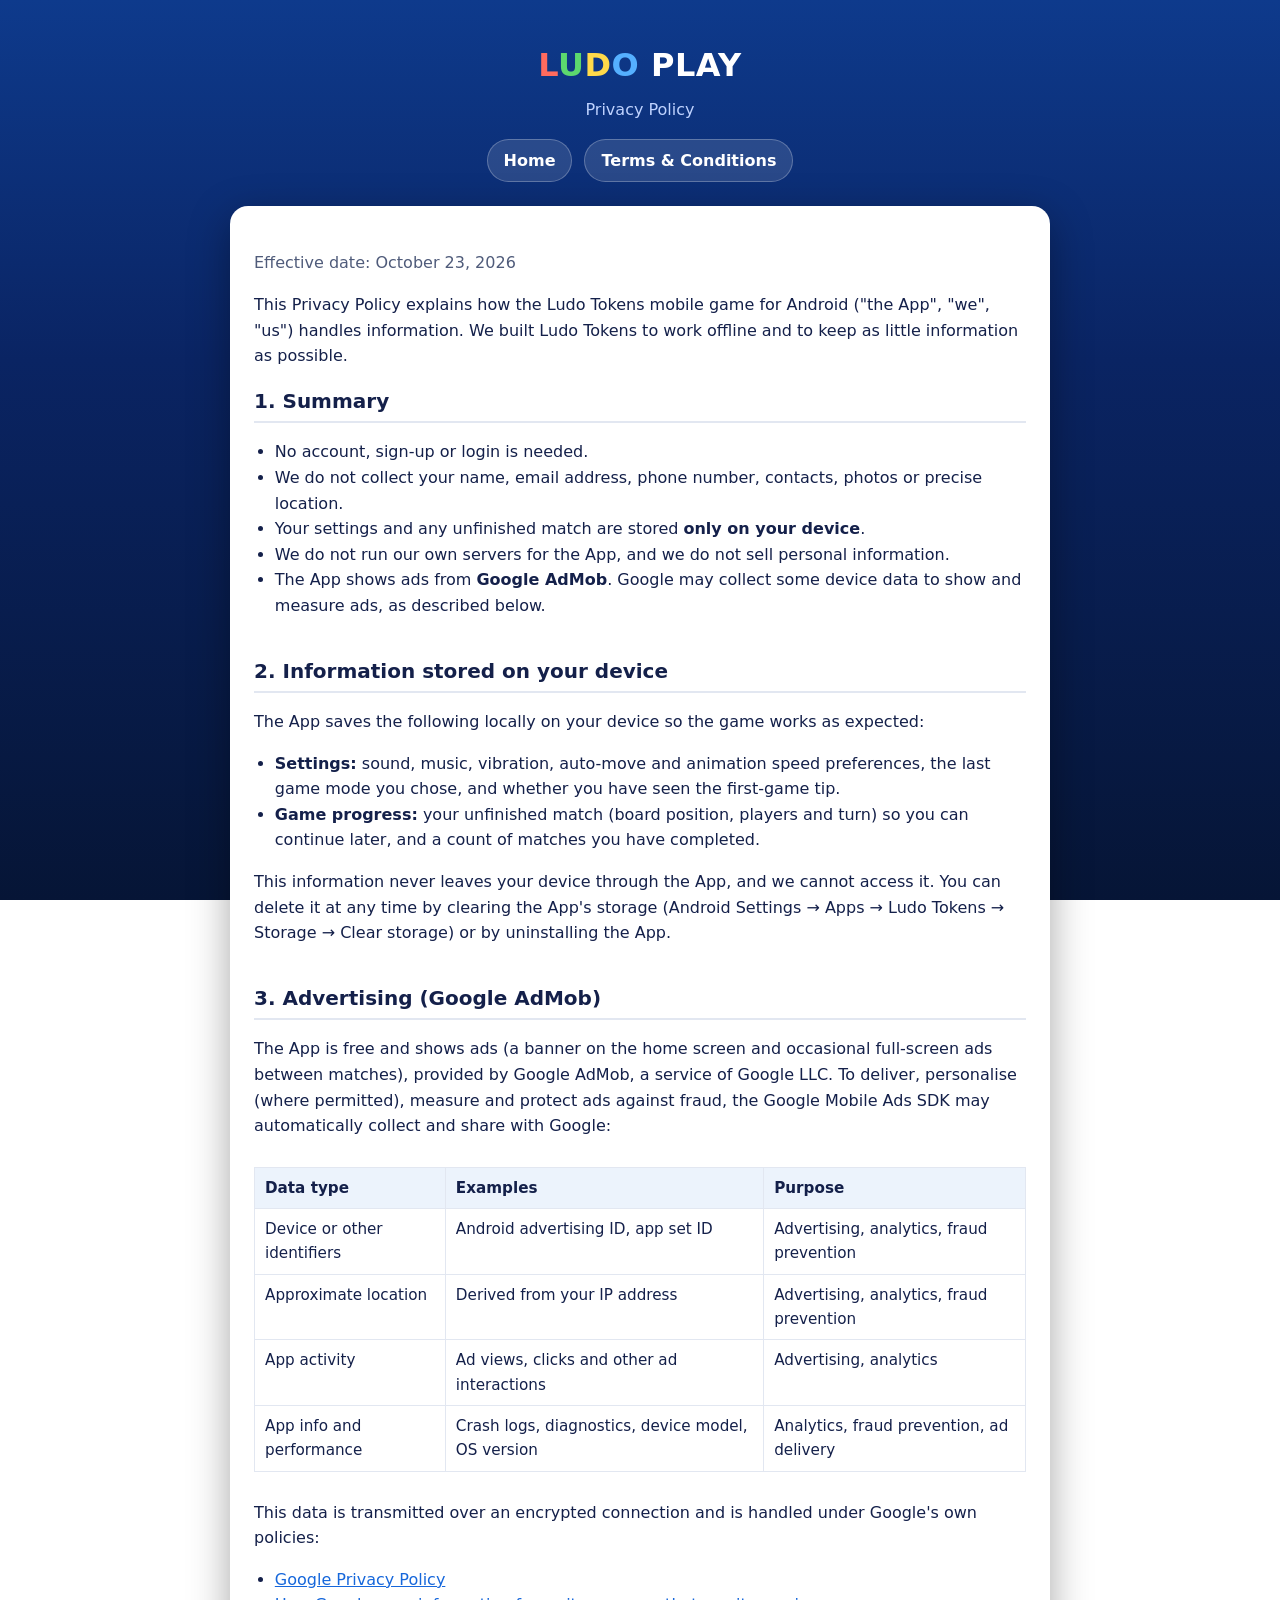
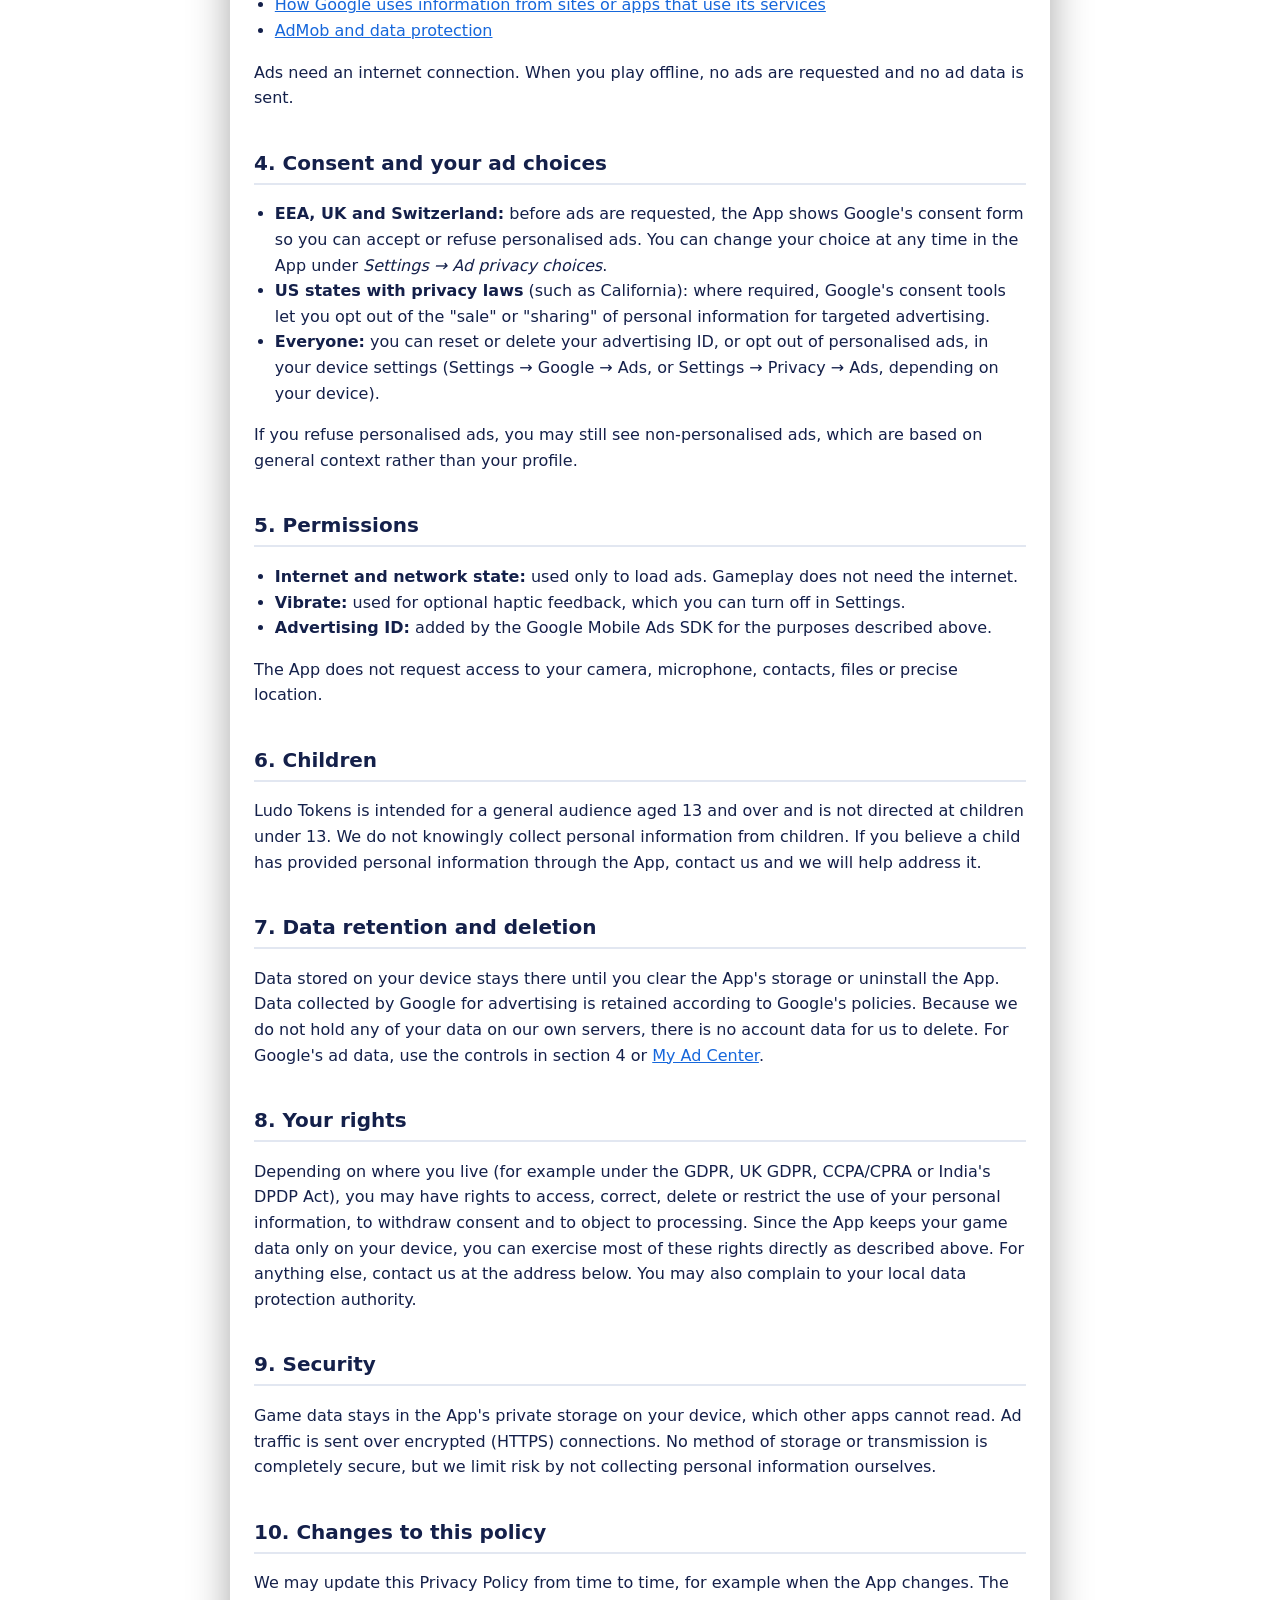
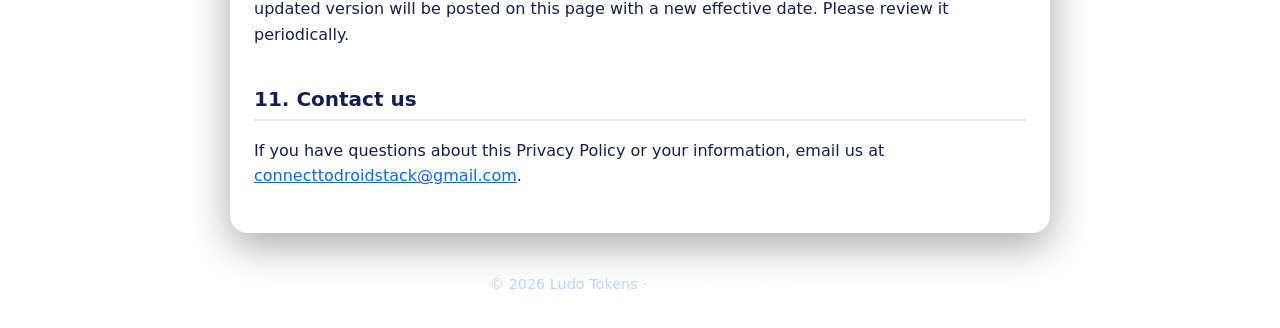
==== privacy.html @ 71f208c5 "Add files via upload" ====
<!doctype html>
<html lang="en">
<head>
  <meta charset="utf-8">
  <meta name="viewport" content="width=device-width, initial-scale=1">
  <title>Privacy Policy – Ludo Tokens</title>
  <meta name="description" content="Privacy Policy for the Ludo Tokens Android game.">
  <link rel="stylesheet" href="style.css">
</head>
<body>
  <header>
    <h1 class="logo"><span>L</span><span>U</span><span>D</span><span>O</span> PLAY</h1>
    <p>Privacy Policy</p>
    <nav class="links">
      <a href="index.html">Home</a>
      <a href="terms.html">Terms &amp; Conditions</a>
    </nav>
  </header>
  <main>
    <p class="muted">Effective date: October 23, 2026</p>

    <p>This Privacy Policy explains how the Ludo Tokens mobile game for Android ("the App", "we", "us") handles
      information. We built Ludo Tokens to work offline and to keep as little information as possible.</p>

    <h2>1. Summary</h2>
    <ul>
      <li>No account, sign-up or login is needed.</li>
      <li>We do not collect your name, email address, phone number, contacts, photos or precise location.</li>
      <li>Your settings and any unfinished match are stored <strong>only on your device</strong>.</li>
      <li>We do not run our own servers for the App, and we do not sell personal information.</li>
      <li>The App shows ads from <strong>Google AdMob</strong>. Google may collect some device data to show and measure ads, as described below.</li>
    </ul>

    <h2>2. Information stored on your device</h2>
    <p>The App saves the following locally on your device so the game works as expected:</p>
    <ul>
      <li><strong>Settings:</strong> sound, music, vibration, auto-move and animation speed preferences, the last game mode you chose, and whether you have seen the first-game tip.</li>
      <li><strong>Game progress:</strong> your unfinished match (board position, players and turn) so you can continue later, and a count of matches you have completed.</li>
    </ul>
    <p>This information never leaves your device through the App, and we cannot access it. You can delete it at any
      time by clearing the App's storage (Android Settings → Apps → Ludo Tokens → Storage → Clear storage) or by uninstalling the App.</p>

    <h2>3. Advertising (Google AdMob)</h2>
    <p>The App is free and shows ads (a banner on the home screen and occasional full-screen ads between matches),
      provided by Google AdMob, a service of Google LLC. To deliver, personalise (where permitted), measure and protect ads
      against fraud, the Google Mobile Ads SDK may automatically collect and share with Google:</p>
    <div class="table-wrap">
      <table>
        <tr><th>Data type</th><th>Examples</th><th>Purpose</th></tr>
        <tr><td>Device or other identifiers</td><td>Android advertising ID, app set ID</td><td>Advertising, analytics, fraud prevention</td></tr>
        <tr><td>Approximate location</td><td>Derived from your IP address</td><td>Advertising, analytics, fraud prevention</td></tr>
        <tr><td>App activity</td><td>Ad views, clicks and other ad interactions</td><td>Advertising, analytics</td></tr>
        <tr><td>App info and performance</td><td>Crash logs, diagnostics, device model, OS version</td><td>Analytics, fraud prevention, ad delivery</td></tr>
      </table>
    </div>
    <p>This data is transmitted over an encrypted connection and is handled under Google's own policies:</p>
    <ul>
      <li><a href="https://policies.google.com/privacy" target="_blank" rel="noopener">Google Privacy Policy</a></li>
      <li><a href="https://policies.google.com/technologies/partner-sites" target="_blank" rel="noopener">How Google uses information from sites or apps that use its services</a></li>
      <li><a href="https://support.google.com/admob/answer/6128543" target="_blank" rel="noopener">AdMob and data protection</a></li>
    </ul>
    <p>Ads need an internet connection. When you play offline, no ads are requested and no ad data is sent.</p>

    <h2>4. Consent and your ad choices</h2>
    <ul>
      <li><strong>EEA, UK and Switzerland:</strong> before ads are requested, the App shows Google's consent form so you can accept or refuse personalised ads. You can change your choice at any time in the App under <em>Settings → Ad privacy choices</em>.</li>
      <li><strong>US states with privacy laws</strong> (such as California): where required, Google's consent tools let you opt out of the "sale" or "sharing" of personal information for targeted advertising.</li>
      <li><strong>Everyone:</strong> you can reset or delete your advertising ID, or opt out of personalised ads, in your device settings (Settings → Google → Ads, or Settings → Privacy → Ads, depending on your device).</li>
    </ul>
    <p>If you refuse personalised ads, you may still see non-personalised ads, which are based on general context rather than your profile.</p>

    <h2>5. Permissions</h2>
    <ul>
      <li><strong>Internet and network state:</strong> used only to load ads. Gameplay does not need the internet.</li>
      <li><strong>Vibrate:</strong> used for optional haptic feedback, which you can turn off in Settings.</li>
      <li><strong>Advertising ID:</strong> added by the Google Mobile Ads SDK for the purposes described above.</li>
    </ul>
    <p>The App does not request access to your camera, microphone, contacts, files or precise location.</p>

    <h2>6. Children</h2>
    <p>Ludo Tokens is intended for a general audience aged 13 and over and is not directed at children under 13.
      We do not knowingly collect personal information from children. If you believe a child has provided personal
      information through the App, contact us and we will help address it.</p>

    <h2>7. Data retention and deletion</h2>
    <p>Data stored on your device stays there until you clear the App's storage or uninstall the App. Data collected by
      Google for advertising is retained according to Google's policies. Because we do not hold any of your data on our
      own servers, there is no account data for us to delete. For Google's ad data, use the controls in section 4 or
      <a href="https://myadcenter.google.com/" target="_blank" rel="noopener">My Ad Center</a>.</p>

    <h2>8. Your rights</h2>
    <p>Depending on where you live (for example under the GDPR, UK GDPR, CCPA/CPRA or India's DPDP Act), you may have
      rights to access, correct, delete or restrict the use of your personal information, to withdraw consent and to
      object to processing. Since the App keeps your game data only on your device, you can exercise most of these rights
      directly as described above. For anything else, contact us at the address below. You may also complain to your
      local data protection authority.</p>

    <h2>9. Security</h2>
    <p>Game data stays in the App's private storage on your device, which other apps cannot read. Ad traffic is sent over
      encrypted (HTTPS) connections. No method of storage or transmission is completely secure, but we limit risk by not
      collecting personal information ourselves.</p>

    <h2>10. Changes to this policy</h2>
    <p>We may update this Privacy Policy from time to time, for example when the App changes. The updated version will be
      posted on this page with a new effective date. Please review it periodically.</p>

    <h2>11. Contact us</h2>
    <p>If you have questions about this Privacy Policy or your information, email us at
      <a href="mailto:connecttodroidstack@gmail.com">connecttodroidstack@gmail.com</a>.</p>
  </main>
  <footer>© 2026 Ludo Tokens · <a href="terms.html">Terms &amp; Conditions</a></footer>
</body>
</html>
---- style.css ----
:root {
  --bg: #0a2463;
  --bg-deep: #061536;
  --card: #ffffff;
  --text: #14204a;
  --muted: #4f5b7a;
  --accent: #1667db;
  --line: #e2e7f1;
}
@media (prefers-color-scheme: dark) {
  :root {
    --card: #0f1e45;
    --text: #e8edf8;
    --muted: #aab6d3;
    --accent: #6fb6ff;
    --line: #22335f;
  }
}
* { box-sizing: border-box; }
body {
  margin: 0;
  font-family: system-ui, -apple-system, "Segoe UI", Roboto, sans-serif;
  line-height: 1.6;
  color: var(--text);
  background: linear-gradient(180deg, #0e3a8c, var(--bg) 40%, var(--bg-deep)) fixed;
  min-height: 100vh;
}
header {
  text-align: center;
  padding: 40px 16px 24px;
  color: #fff;
}
header h1 { margin: 0; font-size: 2rem; letter-spacing: 0.5px; }
header p { margin: 6px 0 0; color: #bfd3ff; }
.logo { font-weight: 800; }
.logo span:nth-child(1) { color: #ff6b5e; }
.logo span:nth-child(2) { color: #5cd86e; }
.logo span:nth-child(3) { color: #ffda4a; }
.logo span:nth-child(4) { color: #55b0ff; }
main {
  max-width: 820px;
  margin: 0 auto 40px;
  padding: 28px 24px;
  background: var(--card);
  border-radius: 18px;
  box-shadow: 0 12px 40px rgba(0, 0, 0, 0.35);
}
@media (max-width: 860px) { main { margin: 0 16px 32px; padding: 22px 18px; } }
h2 { margin-top: 1.8em; font-size: 1.25rem; border-bottom: 2px solid var(--line); padding-bottom: 4px; }
h2:first-of-type { margin-top: 0.4em; }
h3 { font-size: 1.05rem; margin-bottom: 0.2em; }
p, li { color: var(--text); }
.muted { color: var(--muted); }
a { color: var(--accent); }
ul { padding-left: 1.3em; }
table { width: 100%; border-collapse: collapse; margin: 12px 0; font-size: 0.95rem; }
th, td { text-align: left; padding: 8px 10px; border: 1px solid var(--line); vertical-align: top; }
th { background: rgba(22, 103, 219, 0.08); }
.table-wrap { overflow-x: auto; }
nav.links { display: flex; flex-wrap: wrap; gap: 12px; justify-content: center; margin-top: 16px; }
nav.links a {
  color: #fff; text-decoration: none; font-weight: 600;
  background: rgba(255, 255, 255, 0.12); border: 1px solid rgba(255, 255, 255, 0.25);
  padding: 8px 16px; border-radius: 999px;
}
nav.links a:hover { background: rgba(255, 255, 255, 0.22); }
footer { text-align: center; color: #bfd3ff; font-size: 0.9rem; padding: 0 16px 32px; }
footer a { color: #fff; }
.cards { display: grid; grid-template-columns: repeat(auto-fit, minmax(220px, 1fr)); gap: 16px; }
.card { border: 1px solid var(--line); border-radius: 14px; padding: 18px; }
.card h3 { margin-top: 0; }
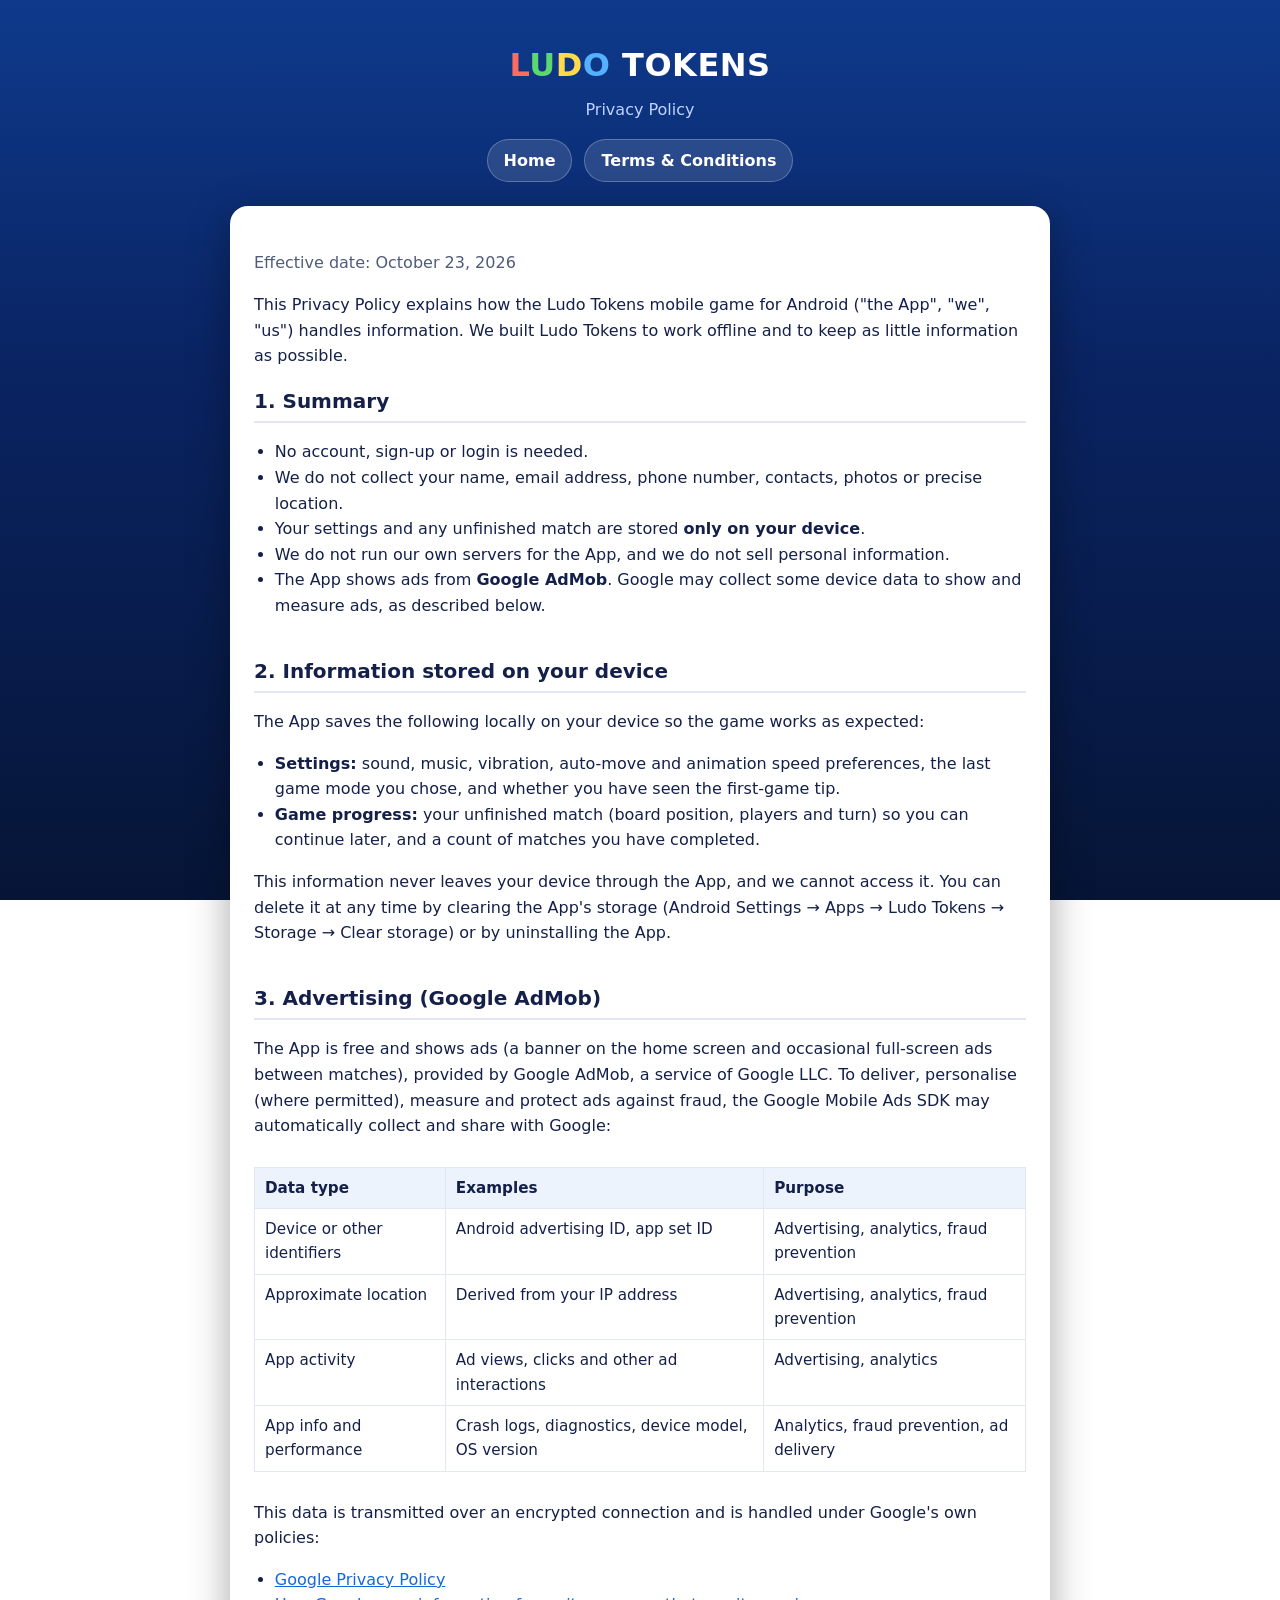
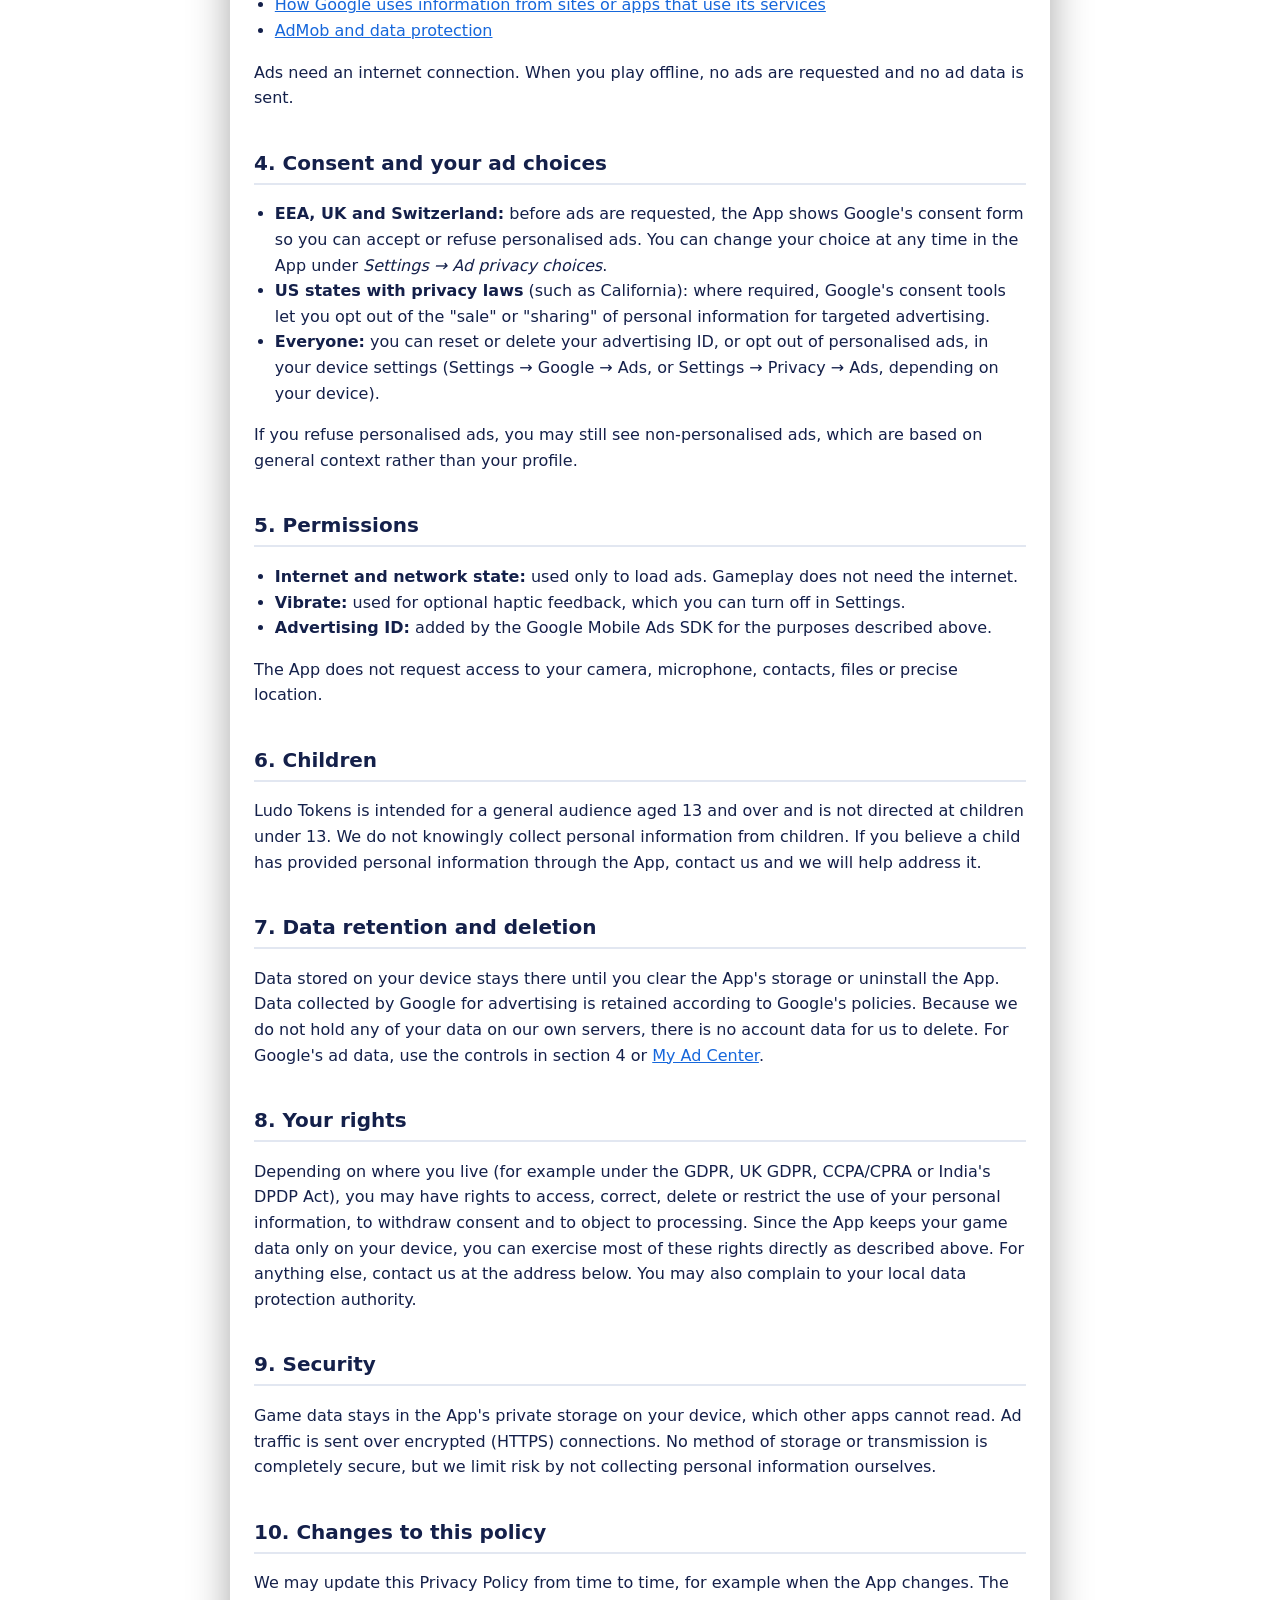
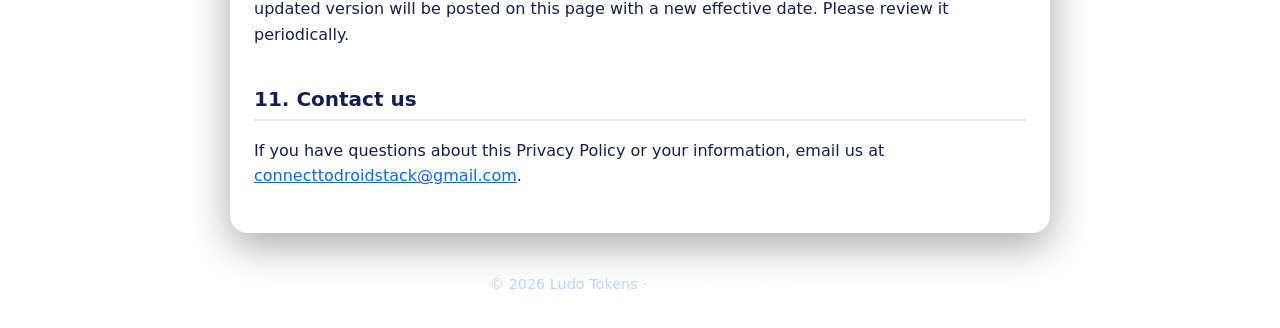
==== commit ac3acbd2: "Add files via upload" ====
--- a/privacy.html
+++ b/privacy.html
@@ -9,7 +9,7 @@
 </head>
 <body>
   <header>
-    <h1 class="logo"><span>L</span><span>U</span><span>D</span><span>O</span> PLAY</h1>
+    <h1 class="logo"><span>L</span><span>U</span><span>D</span><span>O</span> TOKENS</h1>
     <p>Privacy Policy</p>
     <nav class="links">
       <a href="index.html">Home</a>
